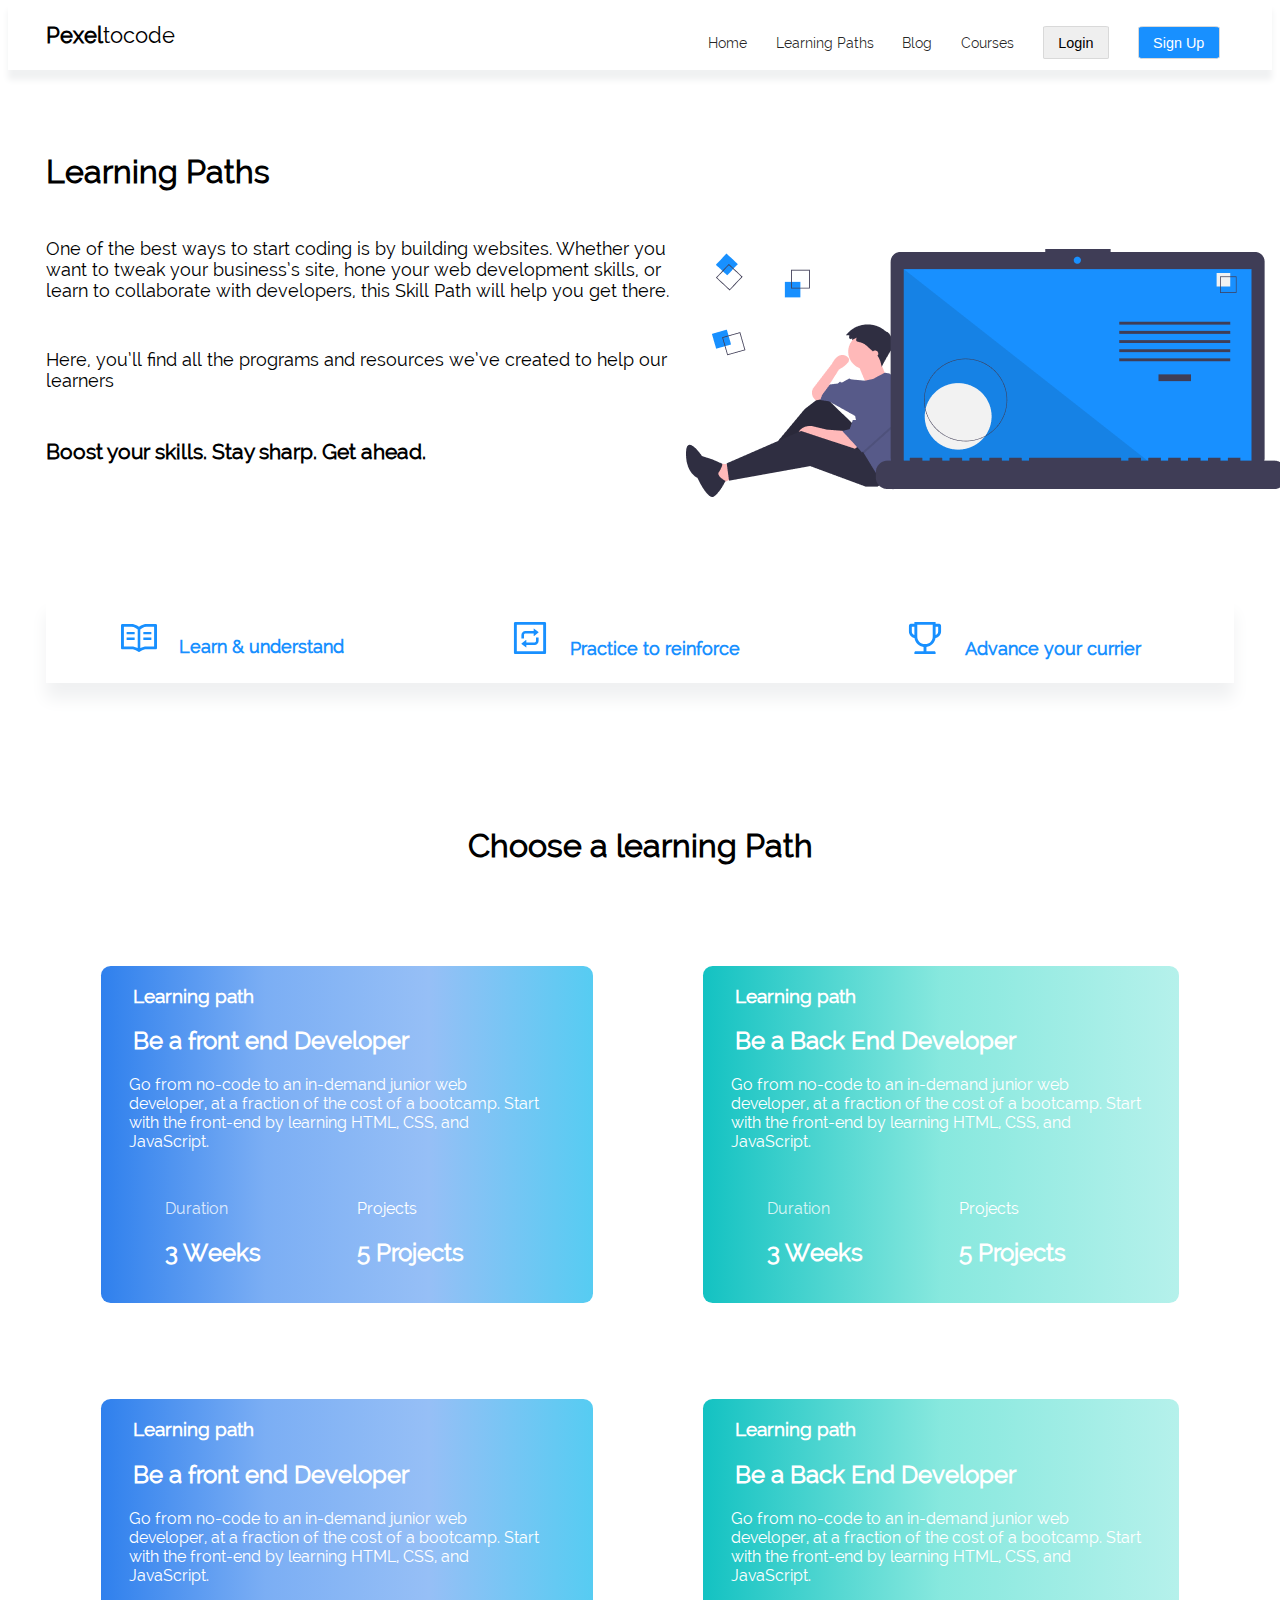
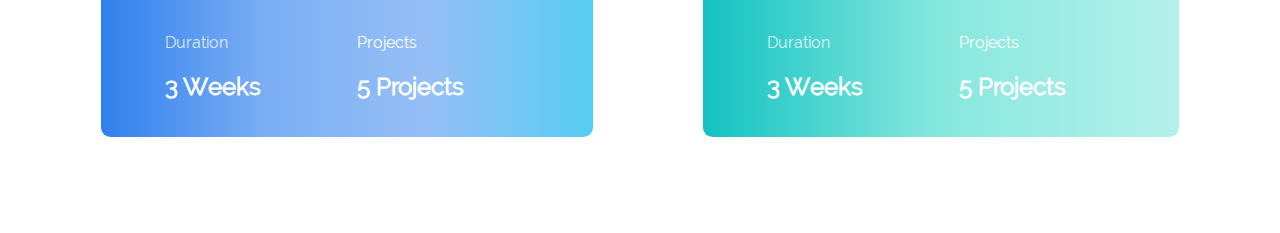
==== index.html @ 2979e642 "first commit" ====
<!DOCTYPE html>
<html>
    <head>
        <meta charset="utf-8">
        <meta http-equiv="X-UA-Compatible" content="IE=edge">
        <title></title>
        <meta name="description" content="">
        <meta name="viewport" content="width=device-width, initial-scale=1">
        <link rel="stylesheet" href="style.css">
    </head>
    <body> 
        <!-- Header Section -->
        <div class="shadow">
        <div class="header section">
            <div class="logo"> <span>Pexel</span>tocode</div>
            <!-- Menu -->
            <div class="nav">
                <ul class="navitms">
                    <li class="li"><a href="#">Home</a></li>
                    <li class="li"><a href="#">Learning Paths</a></li>
                    <li class="li"><a href="#">Blog</a></li>
                    <li class="li"><a href="#">Courses</a></li>
                    <li class="li"><button class="log">Login</button></li>
                    <li class="li"><button class="sign">Sign Up</button></li>
                </ul>
               

            </div>
        </div>
      </div>
        <br>
              
               <!-- HeroSection -->
               <div class="section hero">
                <div class="Learning path">
                  <h1>Learning Paths</h1>
                  <p class="paragh">One of the best ways to start coding is by building websites.
                     Whether you want to tweak your business’s site,
                     hone your web development skills, or learn to  collaborate with developers, 
                    this Skill Path will help you get there.</p>

                  <p class="paragh">Here, you’ll find all the programs and resources we’ve created to help our learners</p>
                  <p class="paragh boost"> Boost your skills. Stay sharp. Get ahead.</p>
                </div>
                <div class="heroimg">
                    <img src="media/heroimg.png">
                </div>
               </div>
               <!-- Bar section -->
               <div class="bar section">
                <div class="bar-elm">
                  <img src="media/Vector.svg" class="barimg">
                  <label class="bartext"> Learn & understand</label>
                </div>
                <div class="barelm">
                    <img src="media/Vector (1).svg"  >
                    <label class="bartext">Practice to reinforce</label>
                  </div>
                  <div class="barelm">
                    <img src="media/Vector (2).svg"  >
                    <label class="bartext"> Advance your currier</label>
                  </div> 
               </div>
               <!-- Main -->
               <div class="heading section">
               <h1 >Choose a learning Path</h1>
               </div>
               <div class="content section">
                <!-- Front End Part -->
                <div class="frontend">
                  <h3 class="lp">Learning path</h3>
                  <div class="con-par">
                    <h2>Be a front end Developer</h2>
                    <p>Go from no-code to an in-demand junior web developer,
                       at a fraction of the cost of a bootcamp. 
                      Start with the front-end by learning HTML, CSS, and JavaScript.
                    </p>
                     
                  </div>
                  <!-- Details Section -->
                  <div class="details">
                    <div class="duration">
                      <p>Duration</p> 
                    <h2>3 Weeks</h2></div>
                    <div class="project">
                      <p>Projects</p>
                      <h2>5 Projects</h2>
                    </div>
                  </div>
                </div>
                <!-- Backend Part -->
                <div class="backend">
                  <h3 class="lp">Learning path </h3>
                  <div class="con-par">
                    <h2>Be a Back End Developer</h2>
                    <p>Go from no-code to an in-demand junior web developer,
                       at a fraction of the cost of a bootcamp. 
                      Start with the front-end by learning HTML, CSS, and JavaScript.
                    </p>
                     
                  </div>
                  <!-- Details Section -->
                  <div class="details">
                    <div class="duration">
                      <p>Duration</p> 
                    <h2>3 Weeks</h2></div>
                    <div class="project">
                      <p>Projects</p>
                      <h2>5 Projects</h2>
                    </div>
                  </div>
                </div>
               </div>
                <!-- Front End Part -->
               <div class="content section">
                <div class="frontend">
                  <h3 class="lp">Learning path</h3>
                  <div class="con-par">
                    <h2>Be a front end Developer</h2>
                    <p>Go from no-code to an in-demand junior web developer,
                       at a fraction of the cost of a bootcamp. 
                      Start with the front-end by learning HTML, CSS, and JavaScript.
                    </p>
                     
                  </div>
                   <!-- Details Section -->
                  <div class="details">
                    <div class="duration">
                      <p>Duration</p> 
                    <h2>3 Weeks</h2></div>
                    <div class="project">
                      <p>Projects</p>
                      <h2>5 Projects</h2>
                    </div>
                  </div>
                </div>
                <!-- Backend Part -->
                <div class="backend">
                  <h3 class="lp">Learning path </h3>
                  <div class="con-par">
                    <h2>Be a Back End Developer</h2>
                    <p>Go from no-code to an in-demand junior web developer,
                       at a fraction of the cost of a bootcamp. 
                      Start with the front-end by learning HTML, CSS, and JavaScript.
                    </p>
                      <!-- Details Section -->
                  </div>
                  <div class="details">
                    <div class="duration">
                      <p>Duration</p> 
                    <h2>3 Weeks</h2></div>
                    <div class="project">
                      <p>Projects</p>
                      <h2>5 Projects</h2>
                    </div>
                  </div>
                </div>
               </div>

  </div> <!-- Section end  -->
    
  </body>

</html>
---- style.css ----
/* ==============
  Font Decleration
   ============== */
@font-face {
    font-family: raleway;
    src: url("Raleway-Regular.ttf");
}
@font-face {
    font-family: bold;
    src: url("Raleway-Bold.ttf");
}
/* =============================
  setting top margin and font family
   ============================== */
body {
    margin-top: 0%;
    font-family: raleway;
}

.section {
   margin: 0% 3%;

}
/* ==============
       menu 
   ============== */

.header{
 display:flex;
 /* border: 1px solid pink; */
 justify-content: space-between;
 height: 2em;
 

}
.logo {
  font-size: 1.4rem;
  margin: 0%;
  /* border: 1px solid rgb(25, 50, 175); */
  display: flex;
  flex-direction: row;
  align-items: center;
}

span {
    font-weight: 600;
}
.navitms {
    display: flex;
    /* border: 1px solid black; */
    justify-content: space-between;
    font-size: 0.9rem;
    height: 2em;
    margin-top: 0em;
}

ul {
    list-style: none;
}

.li{
    padding: 1em;
}
.shadow {
  padding: 1.2em 0em;
  box-shadow: 0em 0.6em 0.4em #F0F1F2;

}
.log {
    padding: 0.5em 1em;
    border-radius: 5%;
    /* border: 0.01rem solid #d9d9d9; */
    font-size: 0.9rem;
    margin-top: -1em;
    border: 0.11rem solid #D9D9D9;
}
.sign {
    padding: 0.5em 1em;
    border-radius: 7%;
    /* border: 0.01rem solid #d9d9d9; */
    background-color:#1890FF;
    font-size: 0.9rem;
    margin-top: -1em;
    border: 0.11rem solid #D9D9D9;
    color: white;

}
.sign:hover {
    color: #191a1b;
    font-size: 1.12rem;
}
.log:hover{
    color: #1890FF;
    font-size: 1.12rem;
}

 a:link{
    color: rgba(0, 0, 0, 0.856);
    text-decoration: none;
 }

a:hover{
    color: #1890FF;
    font-size: 1.12rem;
}
/* ==============
      Hero section
   ============== */
.hero {
    display: flex;
    justify-content: space-between;
    /* border: 0.01rem solid #59ff06; */

}
h1 {
    margin-top: 4rem;
    font-weight: bold;
}
.paragh {
    /* border: 0.01rem solid #ff0606; */
     width: 40rem;
     margin-top: 3rem;
     font-size: 1.1rem;
     font-weight: 500;


}
.heroimg {
    margin-top: 10em;
} 
.boost {
    font-weight: 800;
    font-size: 1.3rem;
}

/* =================
    Bar info section
   ================= */

.bar {
     /* border: 1px solid yellow;  */
     display: flex;
     justify-content: space-around;
      align-items: center;
      margin-top: 6em ;
      padding: 1.5em 0em;
      box-shadow: 0em 1em 1em #F0F1F2;

}
.bartext {
    font-size: 1.15rem;
    /* border: 1px solid rgb(255, 4, 146);  */
    padding: 1em 1em;
    align-content: center;
    margin-bottom: 1.2em;
    font-weight: 600;
    color: #1890FF;

    
    
}

/* =================
    Learning path section
   ================= */
.heading {
    margin-top: 5em ;
    /* border: 1px solid rgb(101, 255, 30); */
     display: flex;
     justify-content: center;
}
    
/* =================
    Main Portion
   ================= */
.content {
    display: flex;
    /* border: 1px solid rgb(26, 41, 255); */
    justify-content: space-around;
    margin-top: 5em;
    margin-bottom: 6em;
}
.frontend{
    /* border: 3px solid rgb(225, 13, 244); */
    width: 40%;
   
    background: linear-gradient(to right,#2F80ED,#7BAEF4,#96BFF6,#56CCF2);
    border-radius: 0.6em;
    color: white;
    padding-right: 1em;
}
.backend {
    /* border: 3px solid rgb(225, 13, 244); */
    width: 40%;
    background: linear-gradient(to right,#13C2C2,#87E8DE,#B5F1EB);
    border-radius: 0.6em;
    color: white;
    
}
.lp {
    padding-left: 1.7em;
    
}
 .con-par {
    font-weight: 100;

}
.con-par h2 {
    padding-left: 1.3em;
} 
.con-par p {
    padding-left:1.7em ;
    padding-right: 2em;
}
.details {
    display: flex;
    /* border: 1px solid rgb(244, 13, 13); */
    justify-content: start;
    align-items: center;
}
.duration {
    padding: 1em 4em;
}
.project {
    padding: 1em 2em;
}

.duration p {
    color: rgba(255, 255, 255, 0.8);
}
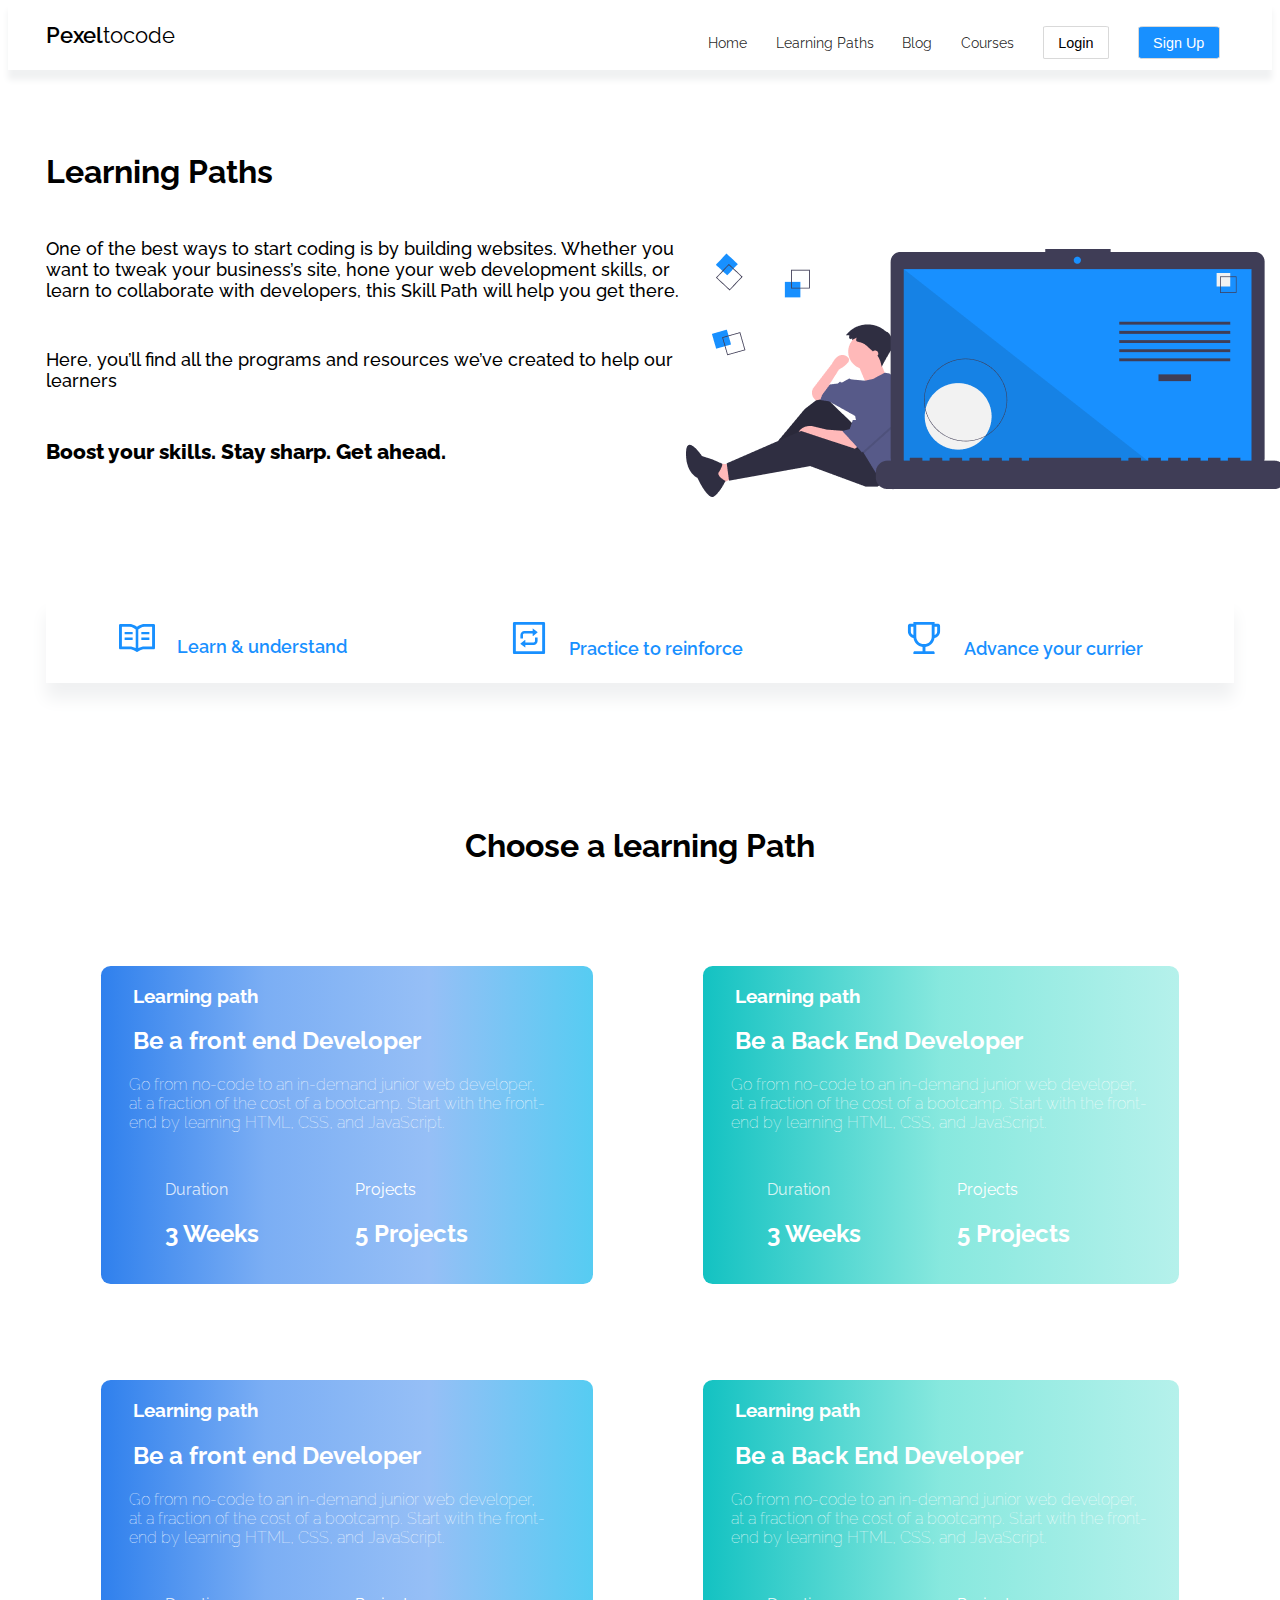
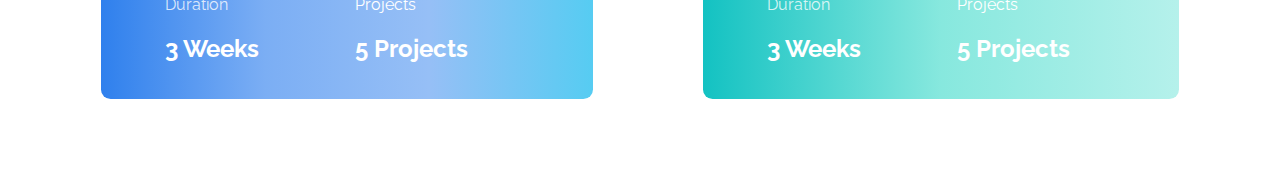
==== commit 40f47a0e: "challange website done" ====
--- a/index.html
+++ b/index.html
@@ -1,164 +1,164 @@
-<!DOCTYPE html>
-<html>
-    <head>
-        <meta charset="utf-8">
-        <meta http-equiv="X-UA-Compatible" content="IE=edge">
-        <title></title>
-        <meta name="description" content="">
-        <meta name="viewport" content="width=device-width, initial-scale=1">
-        <link rel="stylesheet" href="style.css">
-    </head>
-    <body> 
-        <!-- Header Section -->
-        <div class="shadow">
-        <div class="header section">
-            <div class="logo"> <span>Pexel</span>tocode</div>
-            <!-- Menu -->
-            <div class="nav">
-                <ul class="navitms">
-                    <li class="li"><a href="#">Home</a></li>
-                    <li class="li"><a href="#">Learning Paths</a></li>
-                    <li class="li"><a href="#">Blog</a></li>
-                    <li class="li"><a href="#">Courses</a></li>
-                    <li class="li"><button class="log">Login</button></li>
-                    <li class="li"><button class="sign">Sign Up</button></li>
-                </ul>
-               
-
-            </div>
-        </div>
-      </div>
-        <br>
-              
-               <!-- HeroSection -->
-               <div class="section hero">
-                <div class="Learning path">
-                  <h1>Learning Paths</h1>
-                  <p class="paragh">One of the best ways to start coding is by building websites.
-                     Whether you want to tweak your business’s site,
-                     hone your web development skills, or learn to  collaborate with developers, 
-                    this Skill Path will help you get there.</p>
-
-                  <p class="paragh">Here, you’ll find all the programs and resources we’ve created to help our learners</p>
-                  <p class="paragh boost"> Boost your skills. Stay sharp. Get ahead.</p>
-                </div>
-                <div class="heroimg">
-                    <img src="media/heroimg.png">
-                </div>
-               </div>
-               <!-- Bar section -->
-               <div class="bar section">
-                <div class="bar-elm">
-                  <img src="media/Vector.svg" class="barimg">
-                  <label class="bartext"> Learn & understand</label>
-                </div>
-                <div class="barelm">
-                    <img src="media/Vector (1).svg"  >
-                    <label class="bartext">Practice to reinforce</label>
-                  </div>
-                  <div class="barelm">
-                    <img src="media/Vector (2).svg"  >
-                    <label class="bartext"> Advance your currier</label>
-                  </div> 
-               </div>
-               <!-- Main -->
-               <div class="heading section">
-               <h1 >Choose a learning Path</h1>
-               </div>
-               <div class="content section">
-                <!-- Front End Part -->
-                <div class="frontend">
-                  <h3 class="lp">Learning path</h3>
-                  <div class="con-par">
-                    <h2>Be a front end Developer</h2>
-                    <p>Go from no-code to an in-demand junior web developer,
-                       at a fraction of the cost of a bootcamp. 
-                      Start with the front-end by learning HTML, CSS, and JavaScript.
-                    </p>
-                     
-                  </div>
-                  <!-- Details Section -->
-                  <div class="details">
-                    <div class="duration">
-                      <p>Duration</p> 
-                    <h2>3 Weeks</h2></div>
-                    <div class="project">
-                      <p>Projects</p>
-                      <h2>5 Projects</h2>
-                    </div>
-                  </div>
-                </div>
-                <!-- Backend Part -->
-                <div class="backend">
-                  <h3 class="lp">Learning path </h3>
-                  <div class="con-par">
-                    <h2>Be a Back End Developer</h2>
-                    <p>Go from no-code to an in-demand junior web developer,
-                       at a fraction of the cost of a bootcamp. 
-                      Start with the front-end by learning HTML, CSS, and JavaScript.
-                    </p>
-                     
-                  </div>
-                  <!-- Details Section -->
-                  <div class="details">
-                    <div class="duration">
-                      <p>Duration</p> 
-                    <h2>3 Weeks</h2></div>
-                    <div class="project">
-                      <p>Projects</p>
-                      <h2>5 Projects</h2>
-                    </div>
-                  </div>
-                </div>
-               </div>
-                <!-- Front End Part -->
-               <div class="content section">
-                <div class="frontend">
-                  <h3 class="lp">Learning path</h3>
-                  <div class="con-par">
-                    <h2>Be a front end Developer</h2>
-                    <p>Go from no-code to an in-demand junior web developer,
-                       at a fraction of the cost of a bootcamp. 
-                      Start with the front-end by learning HTML, CSS, and JavaScript.
-                    </p>
-                     
-                  </div>
-                   <!-- Details Section -->
-                  <div class="details">
-                    <div class="duration">
-                      <p>Duration</p> 
-                    <h2>3 Weeks</h2></div>
-                    <div class="project">
-                      <p>Projects</p>
-                      <h2>5 Projects</h2>
-                    </div>
-                  </div>
-                </div>
-                <!-- Backend Part -->
-                <div class="backend">
-                  <h3 class="lp">Learning path </h3>
-                  <div class="con-par">
-                    <h2>Be a Back End Developer</h2>
-                    <p>Go from no-code to an in-demand junior web developer,
-                       at a fraction of the cost of a bootcamp. 
-                      Start with the front-end by learning HTML, CSS, and JavaScript.
-                    </p>
-                      <!-- Details Section -->
-                  </div>
-                  <div class="details">
-                    <div class="duration">
-                      <p>Duration</p> 
-                    <h2>3 Weeks</h2></div>
-                    <div class="project">
-                      <p>Projects</p>
-                      <h2>5 Projects</h2>
-                    </div>
-                  </div>
-                </div>
-               </div>
-
-  </div> <!-- Section end  -->
-    
-  </body>
-
+<!DOCTYPE html>
+<html>
+    <head>
+        <meta charset="utf-8">
+        <meta http-equiv="X-UA-Compatible" content="IE=edge">
+        <title></title>
+        <meta name="description" content="">
+        <meta name="viewport" content="width=device-width, initial-scale=1">
+        <link rel="stylesheet" href="style.css">
+    </head>
+    <body> 
+        <!-- Header Section -->
+        <div class="shadow">
+        <div class="header section">
+            <div class="logo"> <span>Pexel</span>tocode</div>
+            <!-- Menu -->
+            <div class="nav">
+                <ul class="navitms">
+                    <li class="li"><a href="index.html">Home</a></li>
+                    <li class="li"><a href="frontend.html">Learning Paths</a></li>
+                    <li class="li"><a href="#">Blog</a></li>
+                    <li class="li"><a href="#">Courses</a></li>
+                    <li class="li"><button class="log">Login</button></li>
+                    <li class="li"><button class="sign">Sign Up</button></li>
+                </ul>
+               
+
+            </div>
+        </div>
+      </div>
+        <br>
+              
+               <!-- HeroSection -->
+               <div class="section hero">
+                <div class="Learning path">
+                  <h1>Learning Paths</h1>
+                  <p class="paragh">One of the best ways to start coding is by building websites.
+                     Whether you want to tweak your business’s site,
+                     hone your web development skills, or learn to  collaborate with developers, 
+                    this Skill Path will help you get there.</p>
+
+                  <p class="paragh">Here, you’ll find all the programs and resources we’ve created to help our learners</p>
+                  <p class="paragh boost"> Boost your skills. Stay sharp. Get ahead.</p>
+                </div>
+                <div class="heroimg">
+                    <img src="media/heroimg.png">
+                </div>
+               </div>
+               <!-- Bar section -->
+               <div class="bar section">
+                <div class="bar-elm">
+                  <img src="media/Vector.svg" class="barimg">
+                  <label class="bartext"> Learn & understand</label>
+                </div>
+                <div class="barelm">
+                    <img src="media/Vector (1).svg"  >
+                    <label class="bartext">Practice to reinforce</label>
+                  </div>
+                  <div class="barelm">
+                    <img src="media/Vector (2).svg"  >
+                    <label class="bartext"> Advance your currier</label>
+                  </div> 
+               </div>
+               <!-- Main -->
+               <div class="heading section">
+               <h1 >Choose a learning Path</h1>
+               </div>
+               <div class="content section">
+                <!-- Front End Part -->
+                <div class="frontend">
+                  <h3 class="lp"><a href="frontend.html"></a>Learning path</a></h3>
+                  <div class="con-par">
+                    <h2>Be a front end Developer</h2>
+                    <p>Go from no-code to an in-demand junior web developer,
+                       at a fraction of the cost of a bootcamp. 
+                      Start with the front-end by learning HTML, CSS, and JavaScript.
+                    </p>
+                     
+                  </div>
+                  <!-- Details Section -->
+                  <div class="details">
+                    <div class="duration">
+                      <p>Duration</p> 
+                    <h2>3 Weeks</h2></div>
+                    <div class="project">
+                      <p>Projects</p>
+                      <h2>5 Projects</h2>
+                    </div>
+                  </div>
+                </div>
+                <!-- Backend Part -->
+                <div class="backend">
+                  <h3 class="lp">Learning path </h3>
+                  <div class="con-par">
+                    <h2>Be a Back End Developer</h2>
+                    <p>Go from no-code to an in-demand junior web developer,
+                       at a fraction of the cost of a bootcamp. 
+                      Start with the front-end by learning HTML, CSS, and JavaScript.
+                    </p>
+                     
+                  </div>
+                  <!-- Details Section -->
+                  <div class="details">
+                    <div class="duration">
+                      <p>Duration</p> 
+                    <h2>3 Weeks</h2></div>
+                    <div class="project">
+                      <p>Projects</p>
+                      <h2>5 Projects</h2>
+                    </div>
+                  </div>
+                </div>
+               </div>
+                <!-- Front End Part -->
+               <div class="content section">
+                <div class="frontend">
+                  <h3 class="lp">Learning path</h3>
+                  <div class="con-par">
+                    <h2>Be a front end Developer</h2>
+                    <p>Go from no-code to an in-demand junior web developer,
+                       at a fraction of the cost of a bootcamp. 
+                      Start with the front-end by learning HTML, CSS, and JavaScript.
+                    </p>
+                     
+                  </div>
+                   <!-- Details Section -->
+                  <div class="details">
+                    <div class="duration">
+                      <p>Duration</p> 
+                    <h2>3 Weeks</h2></div>
+                    <div class="project">
+                      <p>Projects</p>
+                      <h2>5 Projects</h2>
+                    </div>
+                  </div>
+                </div>
+                <!-- Backend Part -->
+                <div class="backend">
+                  <h3 class="lp">Learning path </h3>
+                  <div class="con-par">
+                    <h2>Be a Back End Developer</h2>
+                    <p>Go from no-code to an in-demand junior web developer,
+                       at a fraction of the cost of a bootcamp. 
+                      Start with the front-end by learning HTML, CSS, and JavaScript.
+                    </p>
+                      <!-- Details Section -->
+                  </div>
+                  <div class="details">
+                    <div class="duration">
+                      <p>Duration</p> 
+                    <h2>3 Weeks</h2></div>
+                    <div class="project">
+                      <p>Projects</p>
+                      <h2>5 Projects</h2>
+                    </div>
+                  </div>
+                </div>
+               </div>
+
+  </div> <!-- Section end  -->
+    
+  </body>
+
 </html>--- a/style.css
+++ b/style.css
@@ -1,232 +1,336 @@
-/* ==============
-  Font Decleration
-   ============== */
-@font-face {
-    font-family: raleway;
-    src: url("Raleway-Regular.ttf");
-}
-@font-face {
-    font-family: bold;
-    src: url("Raleway-Bold.ttf");
-}
-/* =============================
-  setting top margin and font family
-   ============================== */
-body {
-    margin-top: 0%;
-    font-family: raleway;
-}
-
-.section {
-   margin: 0% 3%;
-
-}
-/* ==============
-       menu 
-   ============== */
-
-.header{
- display:flex;
- /* border: 1px solid pink; */
- justify-content: space-between;
- height: 2em;
- 
-
-}
-.logo {
-  font-size: 1.4rem;
-  margin: 0%;
-  /* border: 1px solid rgb(25, 50, 175); */
-  display: flex;
-  flex-direction: row;
-  align-items: center;
-}
-
-span {
-    font-weight: 600;
-}
-.navitms {
-    display: flex;
-    /* border: 1px solid black; */
-    justify-content: space-between;
-    font-size: 0.9rem;
-    height: 2em;
-    margin-top: 0em;
-}
-
-ul {
-    list-style: none;
-}
-
-.li{
-    padding: 1em;
-}
-.shadow {
-  padding: 1.2em 0em;
-  box-shadow: 0em 0.6em 0.4em #F0F1F2;
-
-}
-.log {
-    padding: 0.5em 1em;
-    border-radius: 5%;
-    /* border: 0.01rem solid #d9d9d9; */
-    font-size: 0.9rem;
-    margin-top: -1em;
-    border: 0.11rem solid #D9D9D9;
-}
-.sign {
-    padding: 0.5em 1em;
-    border-radius: 7%;
-    /* border: 0.01rem solid #d9d9d9; */
-    background-color:#1890FF;
-    font-size: 0.9rem;
-    margin-top: -1em;
-    border: 0.11rem solid #D9D9D9;
-    color: white;
-
-}
-.sign:hover {
-    color: #191a1b;
-    font-size: 1.12rem;
-}
-.log:hover{
-    color: #1890FF;
-    font-size: 1.12rem;
-}
-
- a:link{
-    color: rgba(0, 0, 0, 0.856);
-    text-decoration: none;
- }
-
-a:hover{
-    color: #1890FF;
-    font-size: 1.12rem;
-}
-/* ==============
-      Hero section
-   ============== */
-.hero {
-    display: flex;
-    justify-content: space-between;
-    /* border: 0.01rem solid #59ff06; */
-
-}
-h1 {
-    margin-top: 4rem;
-    font-weight: bold;
-}
-.paragh {
-    /* border: 0.01rem solid #ff0606; */
-     width: 40rem;
-     margin-top: 3rem;
-     font-size: 1.1rem;
-     font-weight: 500;
-
-
-}
-.heroimg {
-    margin-top: 10em;
-} 
-.boost {
-    font-weight: 800;
-    font-size: 1.3rem;
-}
-
-/* =================
-    Bar info section
-   ================= */
-
-.bar {
-     /* border: 1px solid yellow;  */
-     display: flex;
-     justify-content: space-around;
-      align-items: center;
-      margin-top: 6em ;
-      padding: 1.5em 0em;
-      box-shadow: 0em 1em 1em #F0F1F2;
-
-}
-.bartext {
-    font-size: 1.15rem;
-    /* border: 1px solid rgb(255, 4, 146);  */
-    padding: 1em 1em;
-    align-content: center;
-    margin-bottom: 1.2em;
-    font-weight: 600;
-    color: #1890FF;
-
-    
-    
-}
-
-/* =================
-    Learning path section
-   ================= */
-.heading {
-    margin-top: 5em ;
-    /* border: 1px solid rgb(101, 255, 30); */
-     display: flex;
-     justify-content: center;
-}
-    
-/* =================
-    Main Portion
-   ================= */
-.content {
-    display: flex;
-    /* border: 1px solid rgb(26, 41, 255); */
-    justify-content: space-around;
-    margin-top: 5em;
-    margin-bottom: 6em;
-}
-.frontend{
-    /* border: 3px solid rgb(225, 13, 244); */
-    width: 40%;
-   
-    background: linear-gradient(to right,#2F80ED,#7BAEF4,#96BFF6,#56CCF2);
-    border-radius: 0.6em;
-    color: white;
-    padding-right: 1em;
-}
-.backend {
-    /* border: 3px solid rgb(225, 13, 244); */
-    width: 40%;
-    background: linear-gradient(to right,#13C2C2,#87E8DE,#B5F1EB);
-    border-radius: 0.6em;
-    color: white;
-    
-}
-.lp {
-    padding-left: 1.7em;
-    
-}
- .con-par {
-    font-weight: 100;
-
-}
-.con-par h2 {
-    padding-left: 1.3em;
-} 
-.con-par p {
-    padding-left:1.7em ;
-    padding-right: 2em;
-}
-.details {
-    display: flex;
-    /* border: 1px solid rgb(244, 13, 13); */
-    justify-content: start;
-    align-items: center;
-}
-.duration {
-    padding: 1em 4em;
-}
-.project {
-    padding: 1em 2em;
-}
-
-.duration p {
-    color: rgba(255, 255, 255, 0.8);
-}
-
-
+/* ==============
+  Font Decleration
+   ============== */
+@font-face {
+    font-family: raleway;
+    src: url("Raleway-VariableFont_wght.ttf");
+}
+
+/* =============================
+  setting top margin and font family
+   ============================== */
+body {
+    margin-top: 0%;
+    font-family: raleway;
+}
+
+.section {
+   margin: 0% 3%;
+
+}
+/* ==============
+       menu 
+   ============== */
+
+.header{
+ display:flex;
+ /* border: 1px solid pink; */
+ justify-content: space-between;
+ height: 2em;
+ 
+
+}
+.logo {
+  font-size: 1.4rem;
+  margin: 0%;
+  /* border: 1px solid rgb(25, 50, 175); */
+  display: flex;
+  flex-direction: row;
+  align-items: center;
+}
+
+span {
+    font-weight: 600;
+}
+.navitms {
+    display: flex;
+    /* border: 1px solid black; */
+    justify-content: space-between;
+    font-size: 0.9rem;
+    height: 2em;
+    margin-top: 0em;
+}
+
+ul {
+    list-style: none;
+}
+
+.li{
+    padding: 1em;
+}
+.shadow {
+  padding: 1.2em 0em;
+  box-shadow: 0em 0.6em 0.4em #F0F1F2;
+
+}
+.log {
+    padding: 0.5em 1em;
+    border-radius: 5%;
+    background-color: white;
+    /* border: 0.01rem solid #d9d9d9; */
+    font-size: 0.9rem;
+    margin-top: -1em;
+    border: 0.11rem solid #D9D9D9;
+}
+.sign {
+    padding: 0.5em 1em;
+    border-radius: 7%;
+    /* border: 0.01rem solid #d9d9d9; */
+    background-color:#1890FF;
+    font-size: 0.9rem;
+    margin-top: -1em;
+    border: 0.11rem solid #D9D9D9;
+    color: white;
+
+}
+.sign:hover {
+    color: #cacbcc;
+    font-size: 1.12rem;
+}
+.log:hover{
+    color: #1890FF;
+    font-size: 1.12rem;
+}
+
+ a:link{
+    color: rgba(0, 0, 0, 0.856);
+    text-decoration: none;
+ }
+
+a:hover{
+    color: #1890FF;
+    font-size: 1.12rem;
+}
+/* ==============
+      Hero section
+   ============== */
+.hero {
+    display: flex;
+    justify-content: space-between;
+    /* border: 0.01rem solid #59ff06; */
+
+}
+h1 {
+    margin-top: 4rem;
+    font-weight: bold;
+}
+.paragh {
+    /* border: 0.01rem solid #ff0606; */
+     width: 40rem;
+     margin-top: 3rem;
+     font-size: 1.1rem;
+     font-weight: 500;
+
+
+}
+.heroimg {
+    margin-top: 10em;
+} 
+.boost {
+    font-weight: 800;
+    font-size: 1.3rem;
+}
+
+/* =================
+    Bar info section
+   ================= */
+
+.bar {
+     /* border: 1px solid yellow;  */
+     display: flex;
+     justify-content: space-around;
+      align-items: center;
+      margin-top: 6em ;
+      padding: 1.5em 0em;
+      box-shadow: 0em 1em 1em #F0F1F2;
+
+}
+.bartext {
+    font-size: 1.15rem;
+    /* border: 1px solid rgb(255, 4, 146);  */
+    padding: 1em 1em;
+    align-content: center;
+    margin-bottom: 1.2em;
+    font-weight: 600;
+    color: #1890FF;
+
+    
+    
+}
+
+/* =================
+    Learning path section
+   ================= */
+.heading {
+    margin-top: 5em ;
+    /* border: 1px solid rgb(101, 255, 30); */
+     display: flex;
+     justify-content: center;
+}
+    
+/* =================
+    Main Portion
+   ================= */
+.content {
+    display: flex;
+    /* border: 1px solid rgb(26, 41, 255); */
+    justify-content: space-around;
+    margin-top: 5em;
+    margin-bottom: 6em;
+}
+.frontend{
+    /* border: 3px solid rgb(225, 13, 244); */
+    width: 40%;
+   
+    background: linear-gradient(to right,#2F80ED,#7BAEF4,#96BFF6,#56CCF2);
+    border-radius: 0.6em;
+    color: white;
+    padding-right: 1em;
+}
+.frontendp2 {
+    flex: 1;
+}
+.backend {
+    /* border: 3px solid rgb(225, 13, 244); */
+    width: 40%;
+    background: linear-gradient(to right,#13C2C2,#87E8DE,#B5F1EB);
+    border-radius: 0.6em;
+    color: white;
+    
+}
+.lp {
+    padding-left: 1.7em;
+    
+}
+ .con-par {
+    font-weight: 100;
+
+}
+.con-par h2 {
+    padding-left: 1.3em;
+} 
+.con-par p {
+    padding-left:1.7em ;
+    padding-right: 2em;
+}
+.details {
+    display: flex;
+    /* border: 1px solid rgb(244, 13, 13); */
+    justify-content: start;
+    align-items: center;
+}
+.duration {
+    padding: 1em 4em;
+}
+.project {
+    padding: 1em 2em;
+}
+
+.duration p {
+    color: rgba(255, 255, 255, 0.8);
+}
+
+
+.front {
+    display: flex;
+    background: linear-gradient(to right,#2F80ED,#7BAEF4,#96BFF6,#56CCF2);
+    border-radius: 0.6em;
+    color: white;
+    justify-content: space-around;
+    gap: 10em;
+    align-items: center;
+    margin-top: 3em;
+
+     
+}
+
+
+.otherfront {
+    /* border: 1px solid rgb(250, 1, 1); */
+     font-size: 1.2rem;
+     flex: 1;
+     font-weight: bold;
+     padding-left: 3em;
+      
+
+ 
+}
+.othercon {
+    /* border: 1px solid black; */
+    
+     
+}
+.texth {
+     /* border: 1px solid firebrick; */
+    
+    align-content: center;
+     margin-top: 10em;
+}
+.mhead {
+    /* border: 1px solid rgb(11, 69, 196); */
+    text-align: center;
+    
+}
+.subhead {
+    text-align: center;
+    padding-top: 0rem;
+
+}
+.iconSec{
+    /* border: 1px solid rgb(11, 69, 196); */
+    display: flex;
+    justify-content: space-between;
+    align-items: center;
+    margin-top: 5em;
+}
+.iconItems {
+    display: flex;
+    flex-direction: column;
+    align-items: center;
+    justify-content: center;
+    flex: 1;
+}
+.icon{
+    /* margin-left: 5em; */
+}
+.icon2 {
+    padding-top: 2.2em;
+}
+.iconparagh{
+    /* border: 1px solid rgb(23, 219, 144); */
+    padding: 0em 0em -10em -10em;
+    margin: 0em 3em 0em 3em;
+    text-align:center;
+
+    
+
+}
+.iconh{
+    /* border: 1px solid rgb(0, 4, 247); */
+    margin-left: 2em;
+}
+.head2{
+    text-align: center;
+    margin-top: 7em;
+}
+.contweek{
+    display: flex;
+    justify-content: space-between;
+    font-weight: 600;
+    font-size: 1.5rem;
+    margin-bottom: 10em;
+}
+.week1 {
+    background-color: rgba(24, 144, 255, 0.13);
+}
+.html_css h2 {
+    padding: 2em 0em 0em 3em;
+}
+.html_css p {
+    /* border: 1px solid black; */
+    margin: 0em 45em 0em 4em ;
+
+}
+.wwek {
+    font-size: 1.75rem;
+}